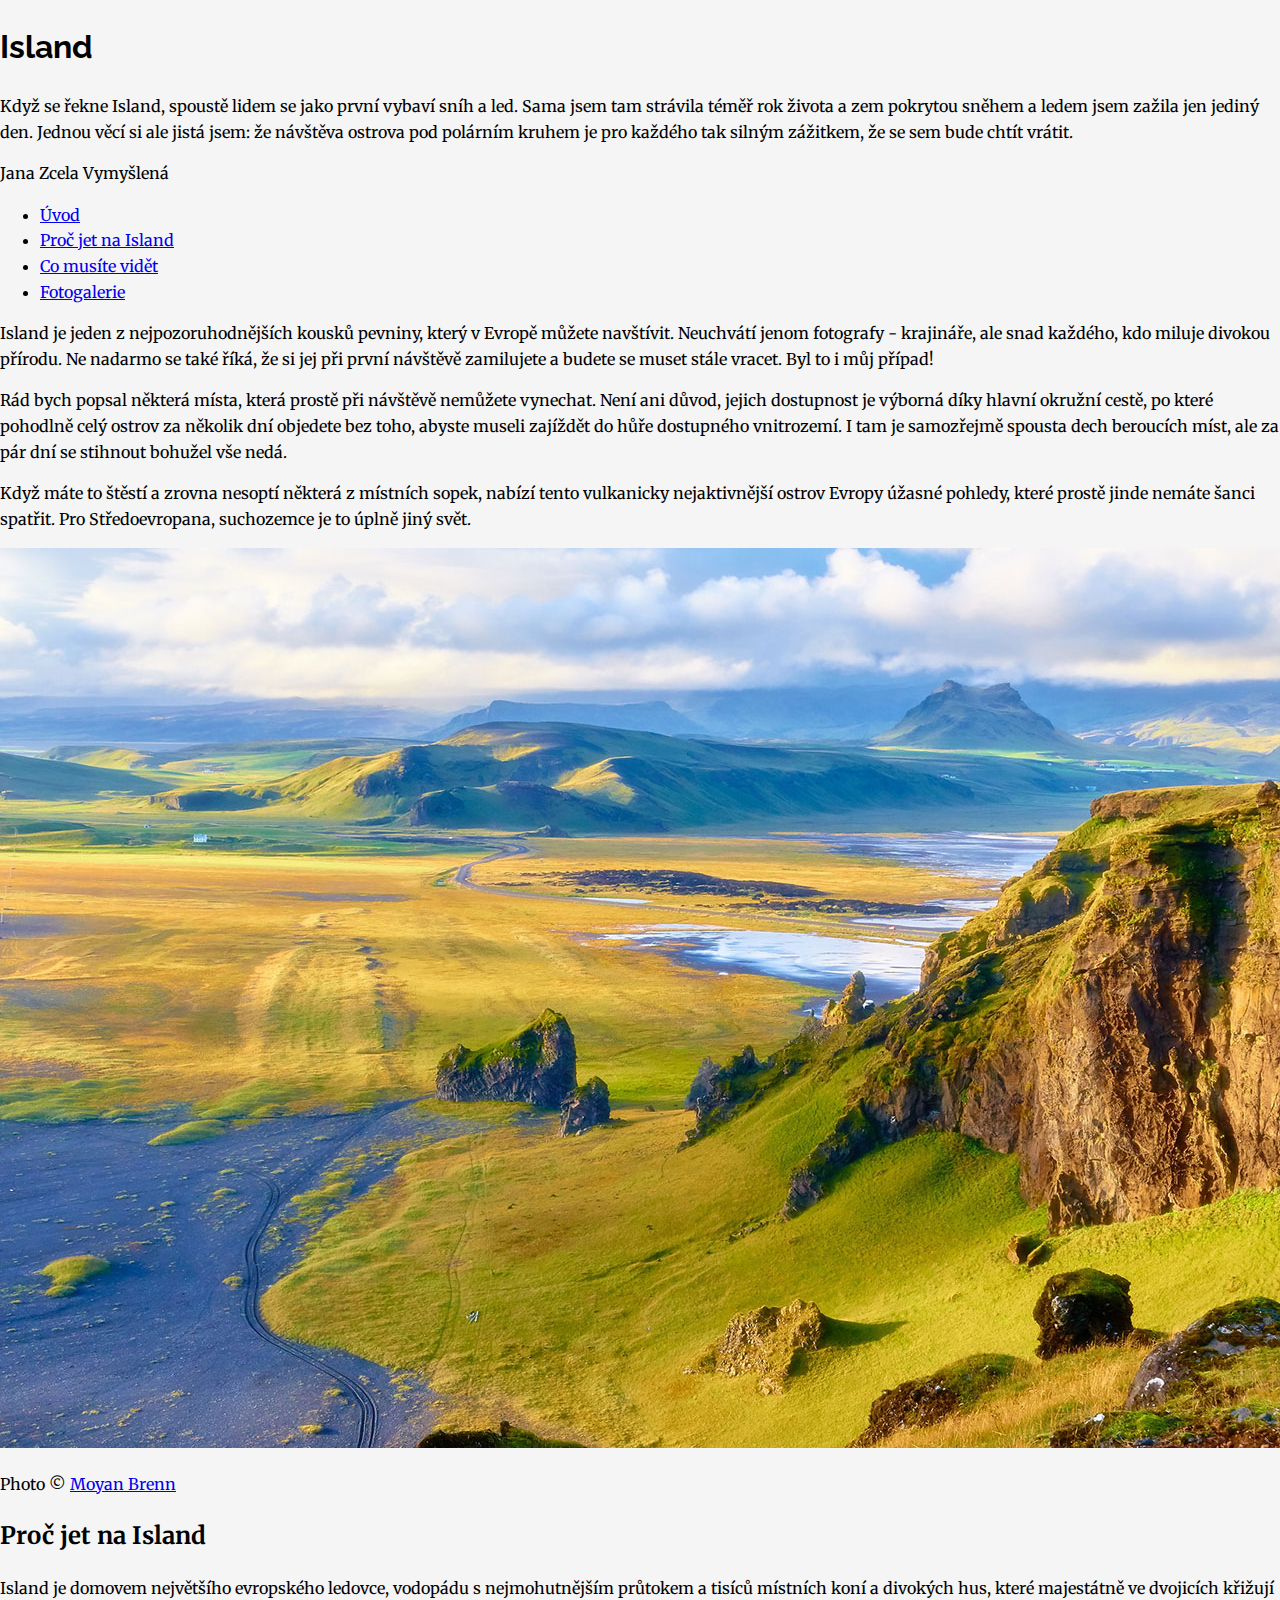
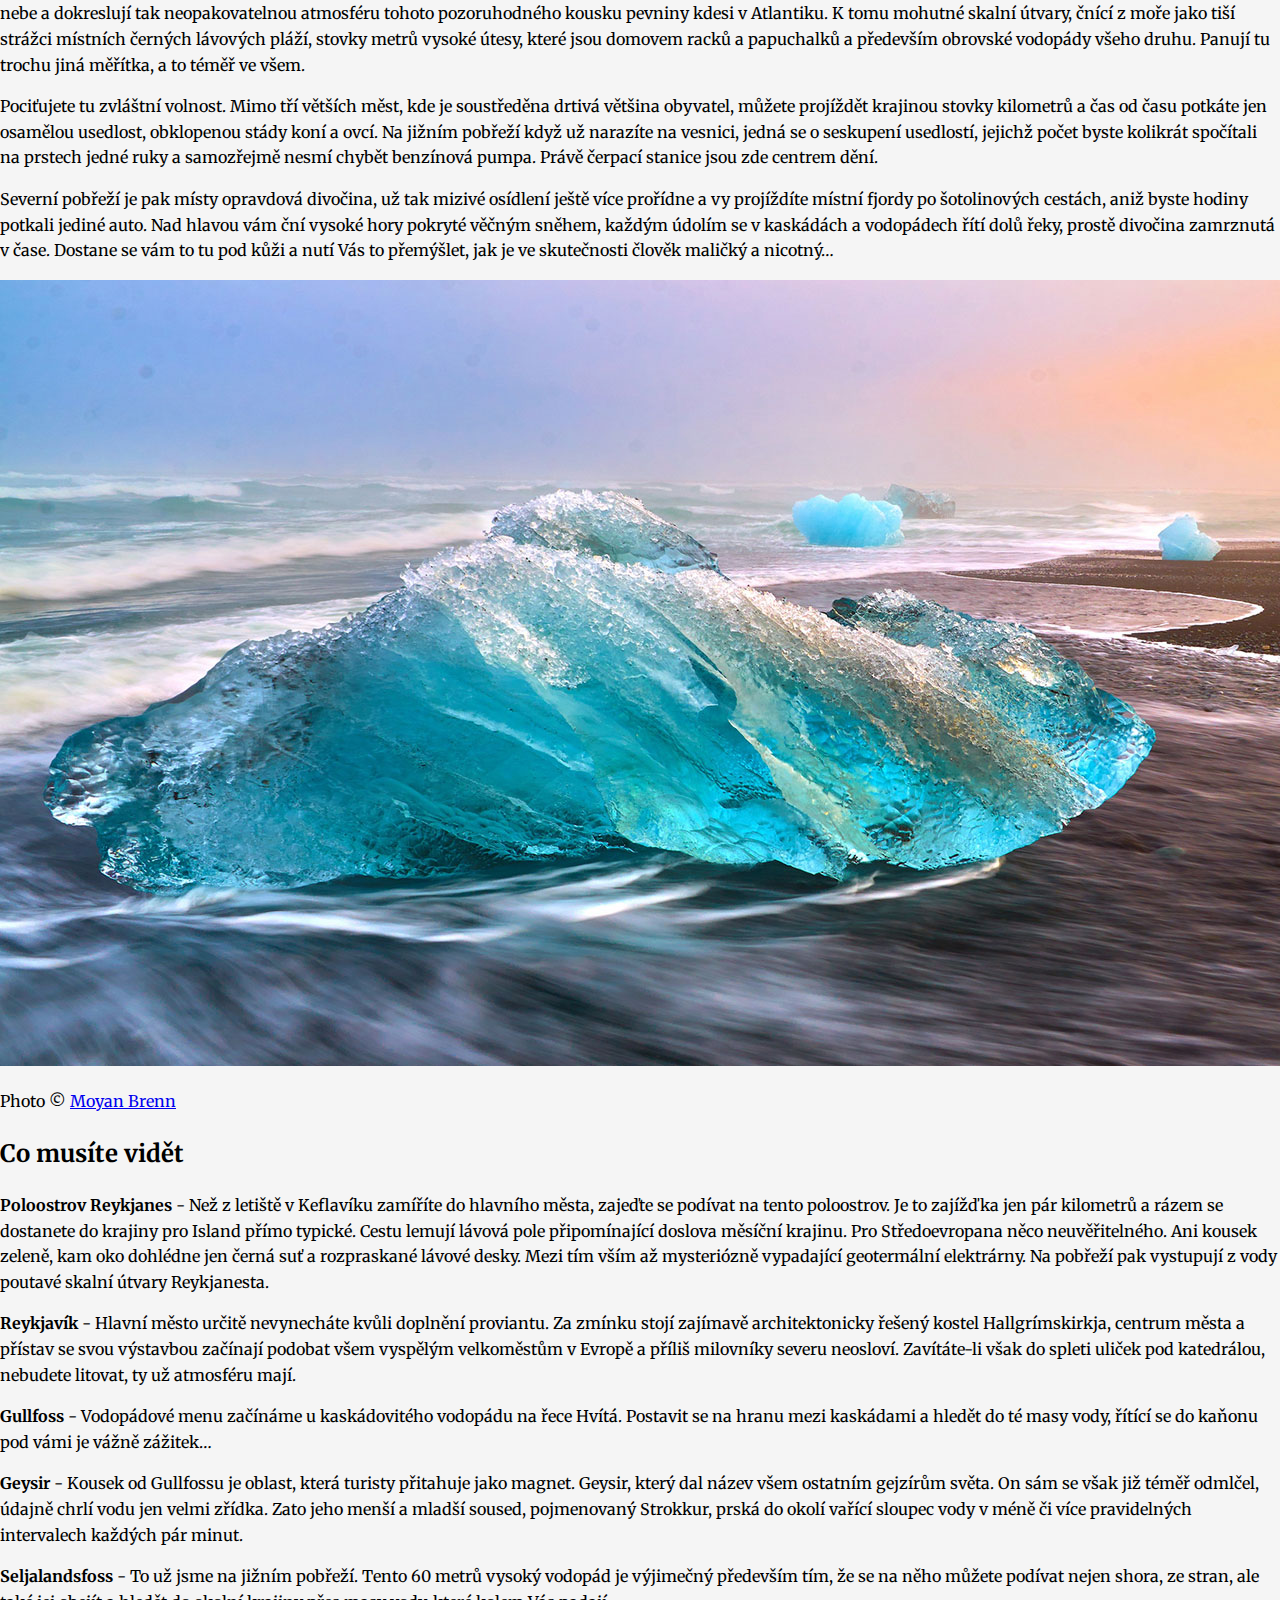
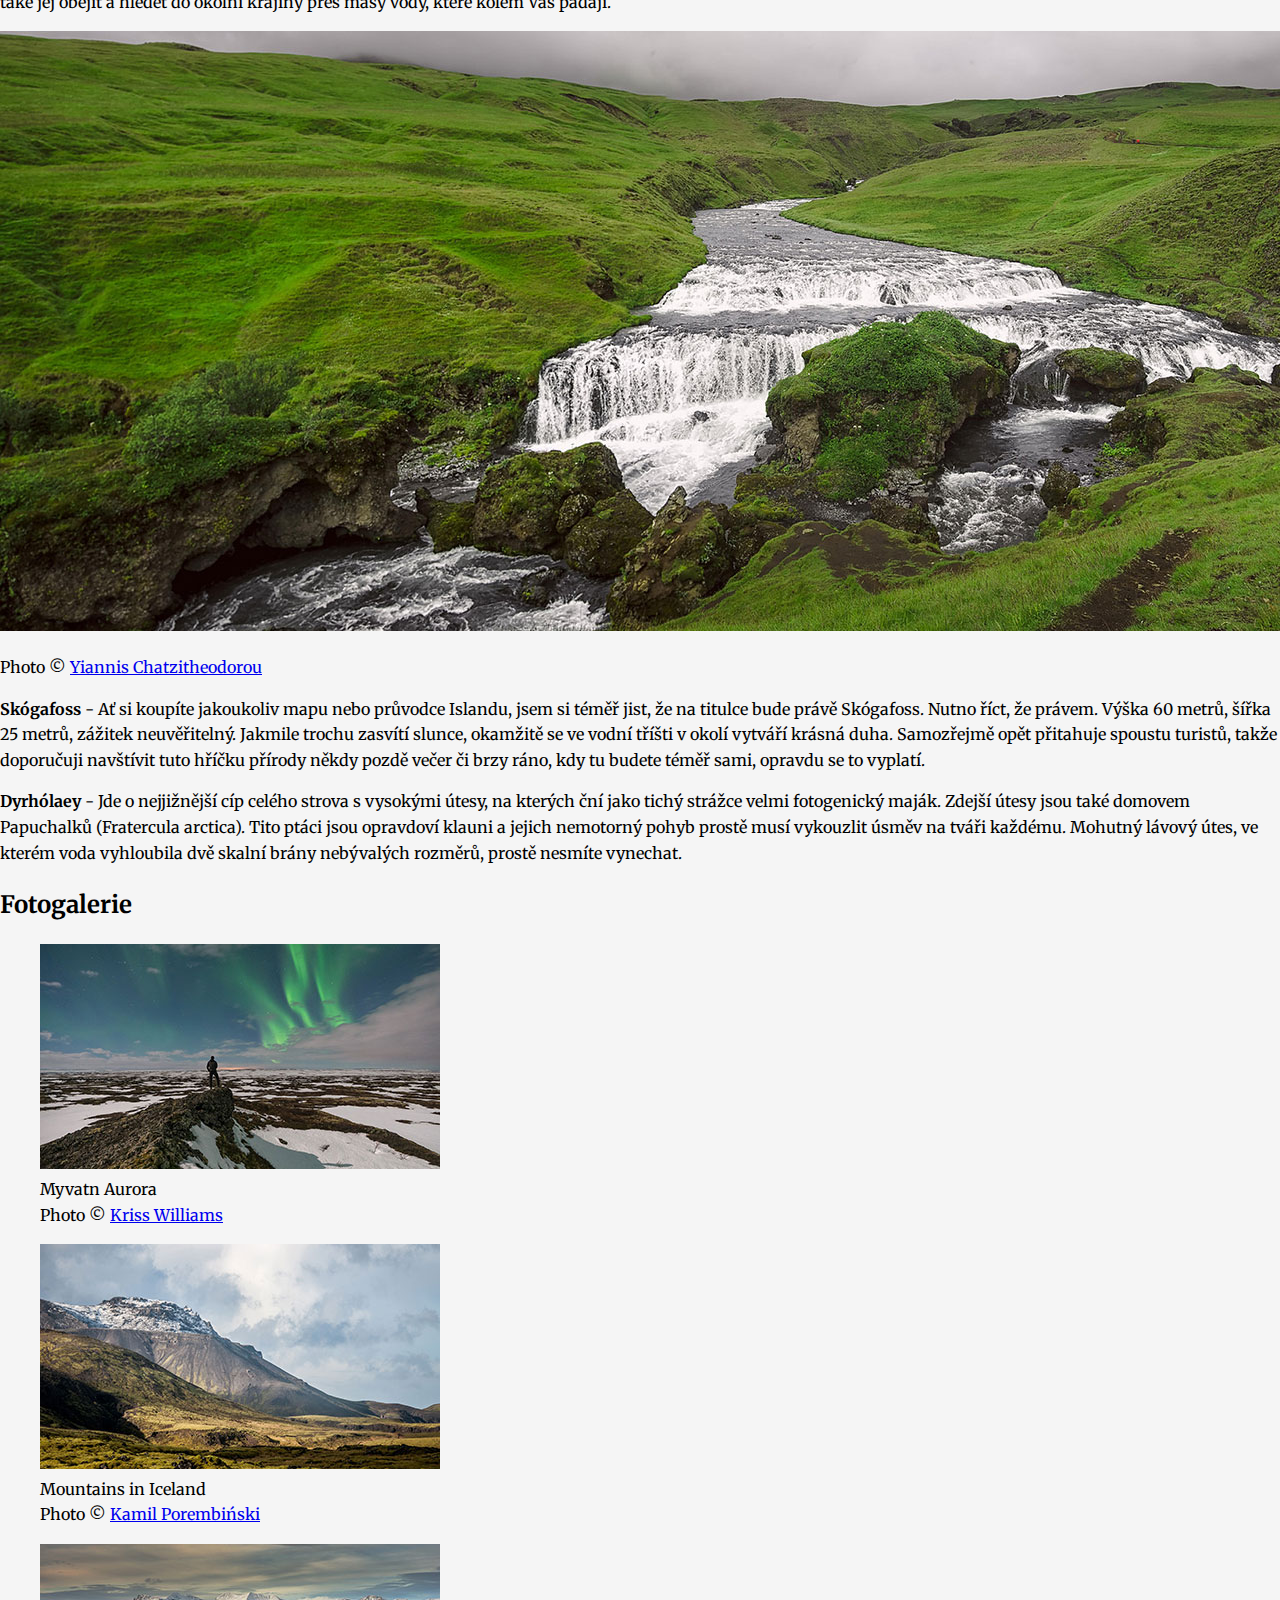
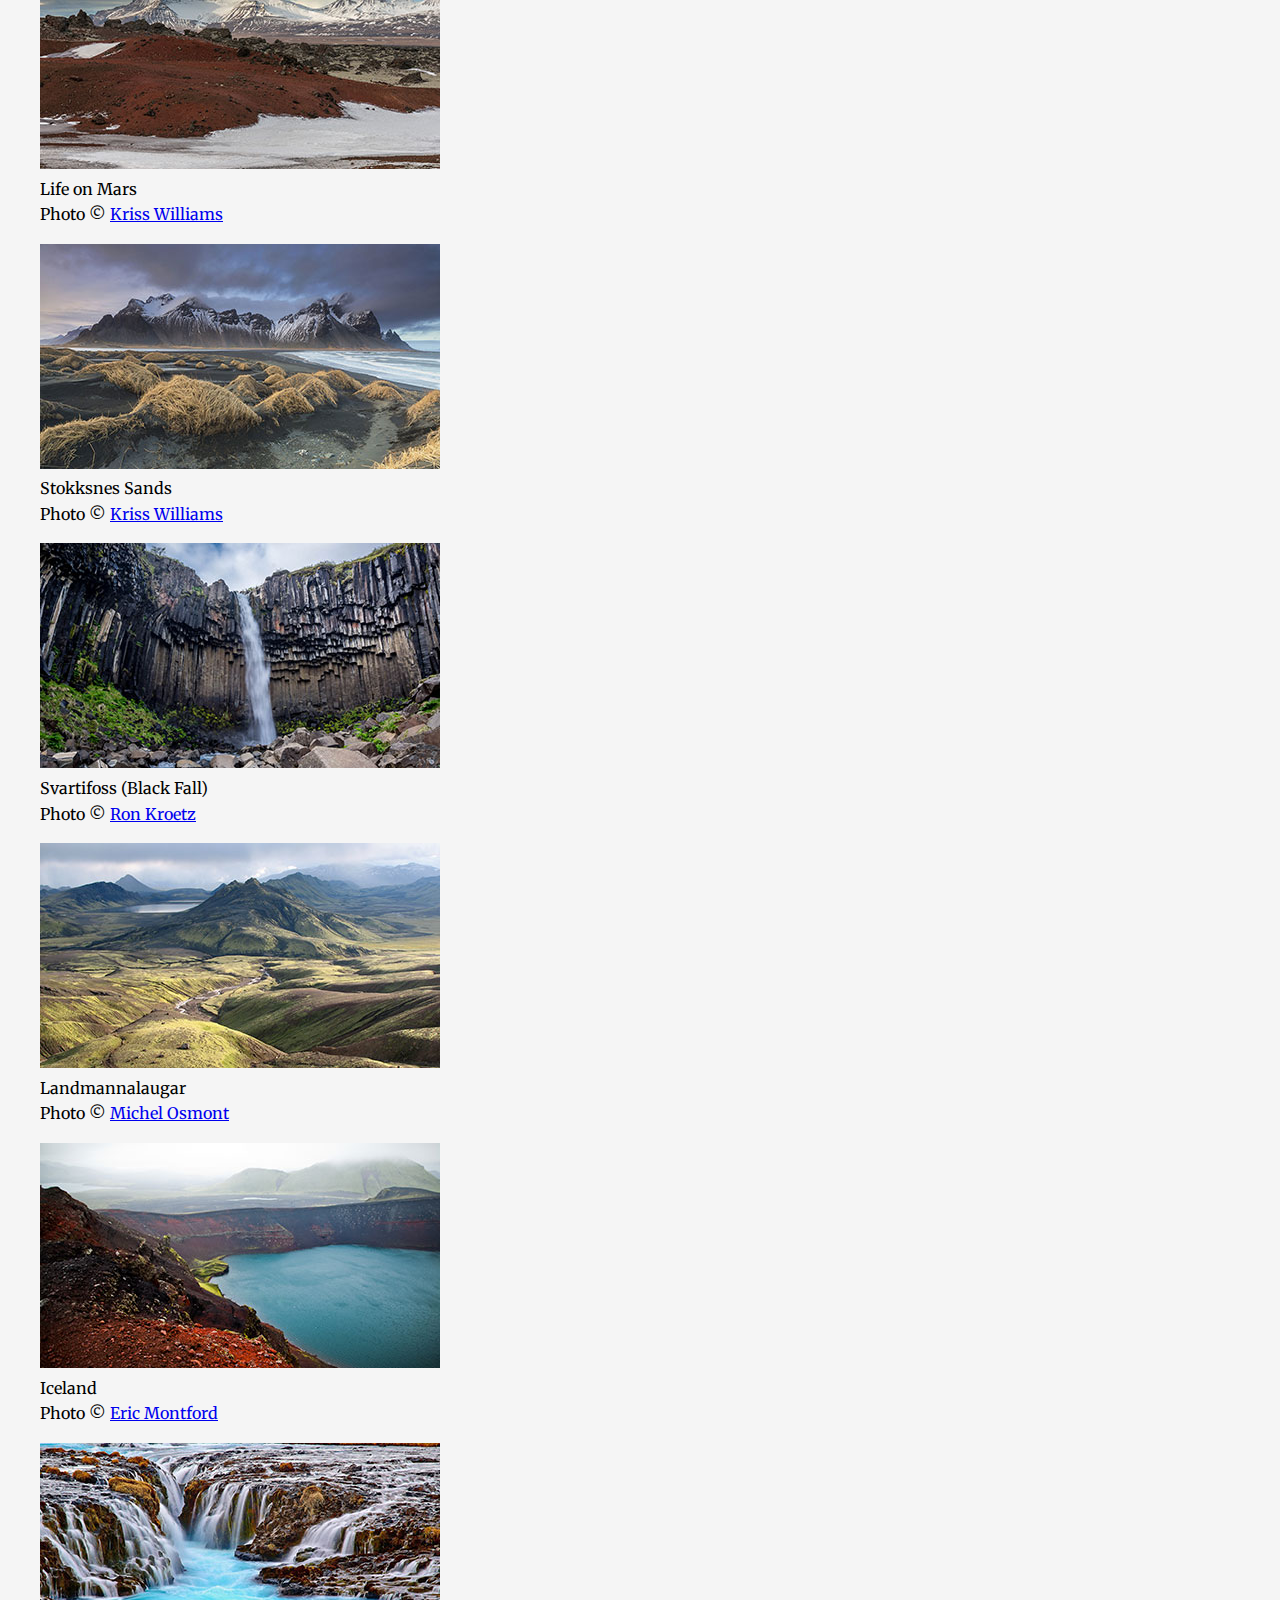
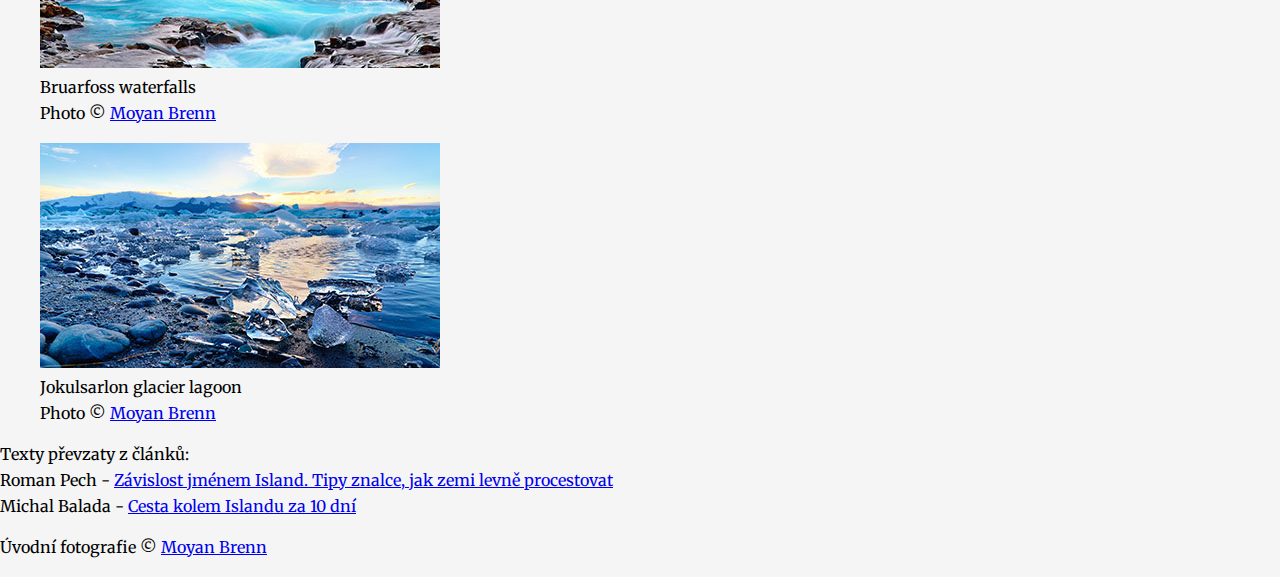
==== zadani/soft/index.html @ e70804f9 "Initial commit" ====
<!DOCTYPE html>
<html>
    <head>
        <meta charset="utf-8">
        <meta name="viewport" content="width=device-width, initial-scale=1">
        <title>Cestování po Islandu</title>
        <link href="https://fonts.googleapis.com/css?family=Merriweather:400,400i|Raleway:400,700" rel="stylesheet">
        <link rel="stylesheet" href="style.css">
    </head>
    <body>


        <!-- hlavička -->

        <h1 class="titulek">Island</h1>

        <p class="perex">Když se řekne Island, spoustě lidem se jako první vybaví sníh a led. Sama jsem tam strávila téměř rok života a zem pokrytou sněhem a ledem jsem zažila jen jediný den. Jednou věcí si ale jistá jsem: že návštěva ostrova pod polárním kruhem je pro každého tak silným zážitkem, že se sem bude chtít vrátit.</p>

        <p class="autor">Jana Zcela Vymyšlená</p>




        <!-- menu -->

        <ul class="menu">
            <li><a href="#">Úvod</a></li>
            <li><a href="#">Proč jet na Island</a></li>
            <li><a href="#">Co musíte vidět</a></li>
            <li><a href="#">Fotogalerie</a></li>
        </ul>



        <!-- sekce Úvod -->

        <p>Island je jeden z nejpozoruhodnějších kousků pevniny, který v Evropě můžete navštívit. Neuchvátí jenom fotografy - krajináře, ale snad každého, kdo miluje divokou přírodu. Ne nadarmo se také říká, že si jej při první návštěvě zamilujete a budete se muset stále vracet. Byl to i můj případ!</p>

        <p>Rád bych popsal některá místa, která prostě při návštěvě nemůžete vynechat. Není ani důvod, jejich dostupnost je výborná díky hlavní okružní cestě, po které pohodlně celý ostrov za několik dní objedete bez toho, abyste museli zajíždět do hůře dostupného vnitrozemí. I tam je samozřejmě spousta dech beroucích míst, ale za pár dní se stihnout bohužel vše nedá.</p>

        <p>Když máte to štěstí a zrovna nesoptí některá z místních sopek, nabízí tento vulkanicky nejaktivnější ostrov Evropy úžasné pohledy, které prostě jinde nemáte šanci spatřit. Pro Středoevropana, suchozemce je to úplně jiný svět.</p>


        <img src="../../images/island1.jpg" alt="Island">
        <p class="popisek">
            Photo &copy; <a href="https://flic.kr/p/yFnyAT">Moyan Brenn</a>
        </p>


        <!-- sekce Proč -->

        <h2>Proč jet na Island</h2>

        <p>Island je domovem největšího evropského ledovce, vodopádu s nejmohutnějším průtokem a tisíců místních koní a divokých hus, které majestátně ve dvojicích křižují nebe a dokreslují tak neopakovatelnou atmosféru tohoto pozoruhodného kousku pevniny kdesi v Atlantiku. K tomu mohutné skalní útvary, čnící z moře jako tiší strážci místních černých lávových pláží, stovky metrů vysoké útesy, které jsou domovem racků a papuchalků a především obrovské vodopády všeho druhu. Panují tu trochu jiná měřítka, a to téměř ve všem.</p>

        <p>Pociťujete tu zvláštní volnost. Mimo tří větších měst, kde je soustředěna drtivá většina obyvatel, můžete projíždět krajinou stovky kilometrů a čas od času potkáte jen osamělou usedlost, obklopenou stády koní a ovcí. Na jižním pobřeží když už narazíte na vesnici, jedná se o seskupení usedlostí, jejichž počet byste kolikrát spočítali na prstech jedné ruky a samozřejmě nesmí chybět benzínová pumpa. Právě čerpací stanice jsou zde centrem dění.</p>

        <p>Severní pobřeží je pak místy opravdová divočina, už tak mizivé osídlení ještě více prořídne a vy projíždíte místní fjordy po šotolinových cestách, aniž byste hodiny potkali jediné auto. Nad hlavou vám ční vysoké hory pokryté věčným sněhem, každým údolím se v kaskádách a vodopádech řítí dolů řeky, prostě divočina zamrznutá v čase. Dostane se vám to tu pod kůži a nutí Vás to přemýšlet, jak je ve skutečnosti člověk maličký a nicotný&hellip;</p>


        <img src="../../images/island2.jpg" alt="Island">
        <p class="popisek">
            Photo &copy; <a href="https://flic.kr/p/yiAg2h">Moyan Brenn</a>
        </p>


        <!-- sekce Co musíte vidět -->

        <h2>Co musíte vidět</h2>

        <p><strong>Poloostrov Reykjanes</strong> - Než z letiště v Keflavíku zamíříte do hlavního města, zajeďte se podívat na tento poloostrov. Je to zajížďka jen pár kilometrů a rázem se dostanete do krajiny pro Island přímo typické. Cestu lemují lávová pole připomínající doslova měsíční krajinu. Pro Středoevropana něco neuvěřitelného. Ani kousek zeleně, kam oko dohlédne jen černá suť a rozpraskané lávové desky. Mezi tím vším až mysteriózně vypadající geotermální elektrárny. Na pobřeží pak vystupují z vody poutavé skalní útvary Reykjanesta.</p>

        <p><strong>Reykjavík</strong> - Hlavní město určitě nevynecháte kvůli doplnění proviantu. Za zmínku stojí zajímavě architektonicky řešený kostel Hallgrímskirkja, centrum města a přístav se svou výstavbou začínají podobat všem vyspělým velkoměstům v Evropě a příliš milovníky severu neosloví. Zavítáte-li však do spleti uliček pod katedrálou, nebudete litovat, ty už atmosféru mají.</p>

        <p><strong>Gullfoss</strong> - Vodopádové menu začínáme u kaskádovitého vodopádu na řece Hvítá. Postavit se na hranu mezi kaskádami a hledět do té masy vody, řítící se do kaňonu pod vámi je vážně zážitek&hellip;</p>

        <p><strong>Geysir</strong> - Kousek od Gullfossu je oblast, která turisty přitahuje jako magnet. Geysir, který dal název všem ostatním gejzírům světa. On sám se však již téměř odmlčel, údajně chrlí vodu jen velmi zřídka. Zato jeho menší a mladší soused, pojmenovaný Strokkur, prská do okolí vařící sloupec vody v méně či více pravidelných intervalech každých pár minut.</p>

        <p><strong>Seljalandsfoss</strong> - To už jsme na jižním pobřeží. Tento 60 metrů vysoký vodopád je výjimečný především tím, že se na něho můžete podívat nejen shora, ze stran, ale také jej obejít a hledět do okolní krajiny přes masy vody, které kolem Vás padají.</p>

        <img src="../../images/island3.jpg" alt="Island">
        <p class="popisek">
            Photo &copy; <a href="https://flic.kr/p/LfcKHP">Yiannis Chatzitheodorou</a>
        </p>


        <!-- změna strany, aby to celé bylo hezčí :) -->

        <p><strong>Skógafoss</strong> - Ať si koupíte jakoukoliv mapu nebo průvodce Islandu, jsem si téměř jist, že na titulce bude právě Skógafoss. Nutno říct, že právem. Výška 60 metrů, šířka 25 metrů, zážitek neuvěřitelný. Jakmile trochu zasvítí slunce, okamžitě se ve vodní tříšti v okolí vytváří krásná duha. Samozřejmě opět přitahuje spoustu turistů, takže doporučuji navštívit tuto hříčku přírody někdy pozdě večer či brzy ráno, kdy tu budete téměř sami, opravdu se to vyplatí.</p>

        <p><strong>Dyrhólaey</strong> - Jde o nejjižnější cíp celého strova s vysokými útesy, na kterých ční jako tichý strážce velmi fotogenický maják. Zdejší útesy jsou také domovem Papuchalků (Fratercula arctica). Tito ptáci jsou opravdoví klauni a jejich nemotorný pohyb prostě musí vykouzlit úsměv na tváři každému. Mohutný lávový útes, ve kterém voda vyhloubila dvě skalní brány nebývalých rozměrů, prostě nesmíte vynechat.</p>



        <!-- sekce Fotogalerie -->

        <h2>Fotogalerie</h2>

        <section class="galerie">

            <figure class="foto">
                <img src="../../images/nahled1.jpg" alt="Myvatn Aurora">
                <figcaption class="popisek">
                    Myvatn Aurora<br>
                    <span class="popisek-copy">Photo &copy; <a href="https://flic.kr/p/GN5utm">Kriss Williams</a></span>
                </figcaption>
            </figure>

            <figure class="foto">
                <img src="../../images/nahled2.jpg" alt="Mountains in Iceland">
                <figcaption class="popisek">
                    Mountains in Iceland<br>
                    <span class="popisek-copy">Photo &copy; <a href="https://flic.kr/p/qCC5fd">Kamil Porembiński</a></span>
                </figcaption>
            </figure>

            <figure class="foto">
                <img src="../../images/nahled3.jpg" alt="Life on Mars">
                <figcaption class="popisek">
                    Life on Mars<br>
                    <span class="popisek-copy">Photo &copy; <a href="https://flic.kr/p/DrxutX">Kriss Williams</a></span>
                </figcaption>
            </figure>

            <figure class="foto">
                <img src="../../images/nahled4.jpg" alt="Stokksnes Sands">
                <figcaption class="popisek">
                    Stokksnes Sands<br>
                    <span class="popisek-copy">Photo &copy; <a href="https://flic.kr/p/vzopTG">Kriss Williams</a></span>
                </figcaption>
            </figure>

            <figure class="foto">
                <img src="../../images/nahled5.jpg" alt="Svartifoss (Black Fall)">
                <figcaption class="popisek">
                    Svartifoss (Black Fall)<br>
                    <span class="popisek-copy">Photo &copy; <a href="https://flic.kr/p/v5Butv">Ron Kroetz</a></span>
                </figcaption>
            </figure>

            <figure class="foto">
                <img src="../../images/nahled6.jpg" alt="Landmannalaugar">
                <figcaption class="popisek">
                    Landmannalaugar<br>
                    <span class="popisek-copy">Photo &copy; <a href="https://flic.kr/p/2SWHDd">Michel Osmont</a></span>
                </figcaption>
            </figure>

            <figure class="foto">
                <img src="../../images/nahled7.jpg" alt="Iceland">
                <figcaption class="popisek">
                    Iceland<br>
                    <span class="popisek-copy">Photo &copy; <a href="https://flic.kr/p/aaqZLk">Eric Montford</a></span>
                </figcaption>
            </figure>

            <figure class="foto">
                <img src="../../images/nahled8.jpg" alt="Bruarfoss waterfalls">
                <figcaption class="popisek">
                    Bruarfoss waterfalls<br>
                    <span class="popisek-copy">Photo &copy; <a href="https://flic.kr/p/nuUQM7">Moyan Brenn</a></span>
                </figcaption>
            </figure>

            <figure class="foto">
                <img src="../../images/nahled9.jpg" alt="Jokulsarlon glacier lagoon">
                <figcaption class="popisek">
                    Jokulsarlon glacier lagoon<br>
                    <span class="popisek-copy">Photo &copy; <a href="https://flic.kr/p/getEgS">Moyan Brenn</a></span>
                </figcaption>
            </figure>

        </section><!-- konec .galerie -->



        <!-- patička -->

        <p>
            Texty převzaty z článků:<br>
            Roman Pech - <a href="http://cestovani.idnes.cz/island-a-roman-pech-0nh-/kolem-sveta.aspx?c=A140519_125122_kolem-sveta_tom">Závislost jménem Island. Tipy znalce, jak zemi levně procestovat</a><br>
            Michal Balada - <a href="http://www.pohora.cz/tipy-na-vylety/16352-cesta-kolem-islandu-za-10-dni/">Cesta kolem Islandu za 10 dní</a>
        </p>
        <p>
            Úvodní fotografie &copy; <a href="https://flic.kr/p/gett4S">Moyan Brenn</a>
        </p>


    </body>
</html>
---- zadani/soft/style.css ----
/* nejsme vcerejsi, pouzivame moderni box model */
*, ::after, ::before { box-sizing: border-box; }

/*
 BARVY
 pozadi           #f5f5f5
 dekorace nadpisů #629edb
*/


body {
    margin: 0;
    padding: 0;
    background-color: #f5f5f5;
    font-family: 'Merriweather', serif;
    font-size: 16px;
    line-height: 1.6;
}


/* HLAVICKA */

.titulek {
    font-family: 'Raleway', serif;
}


/* MENU */




/* OBSAH */




/* FOTOGALERIE */




/* PATICKA */
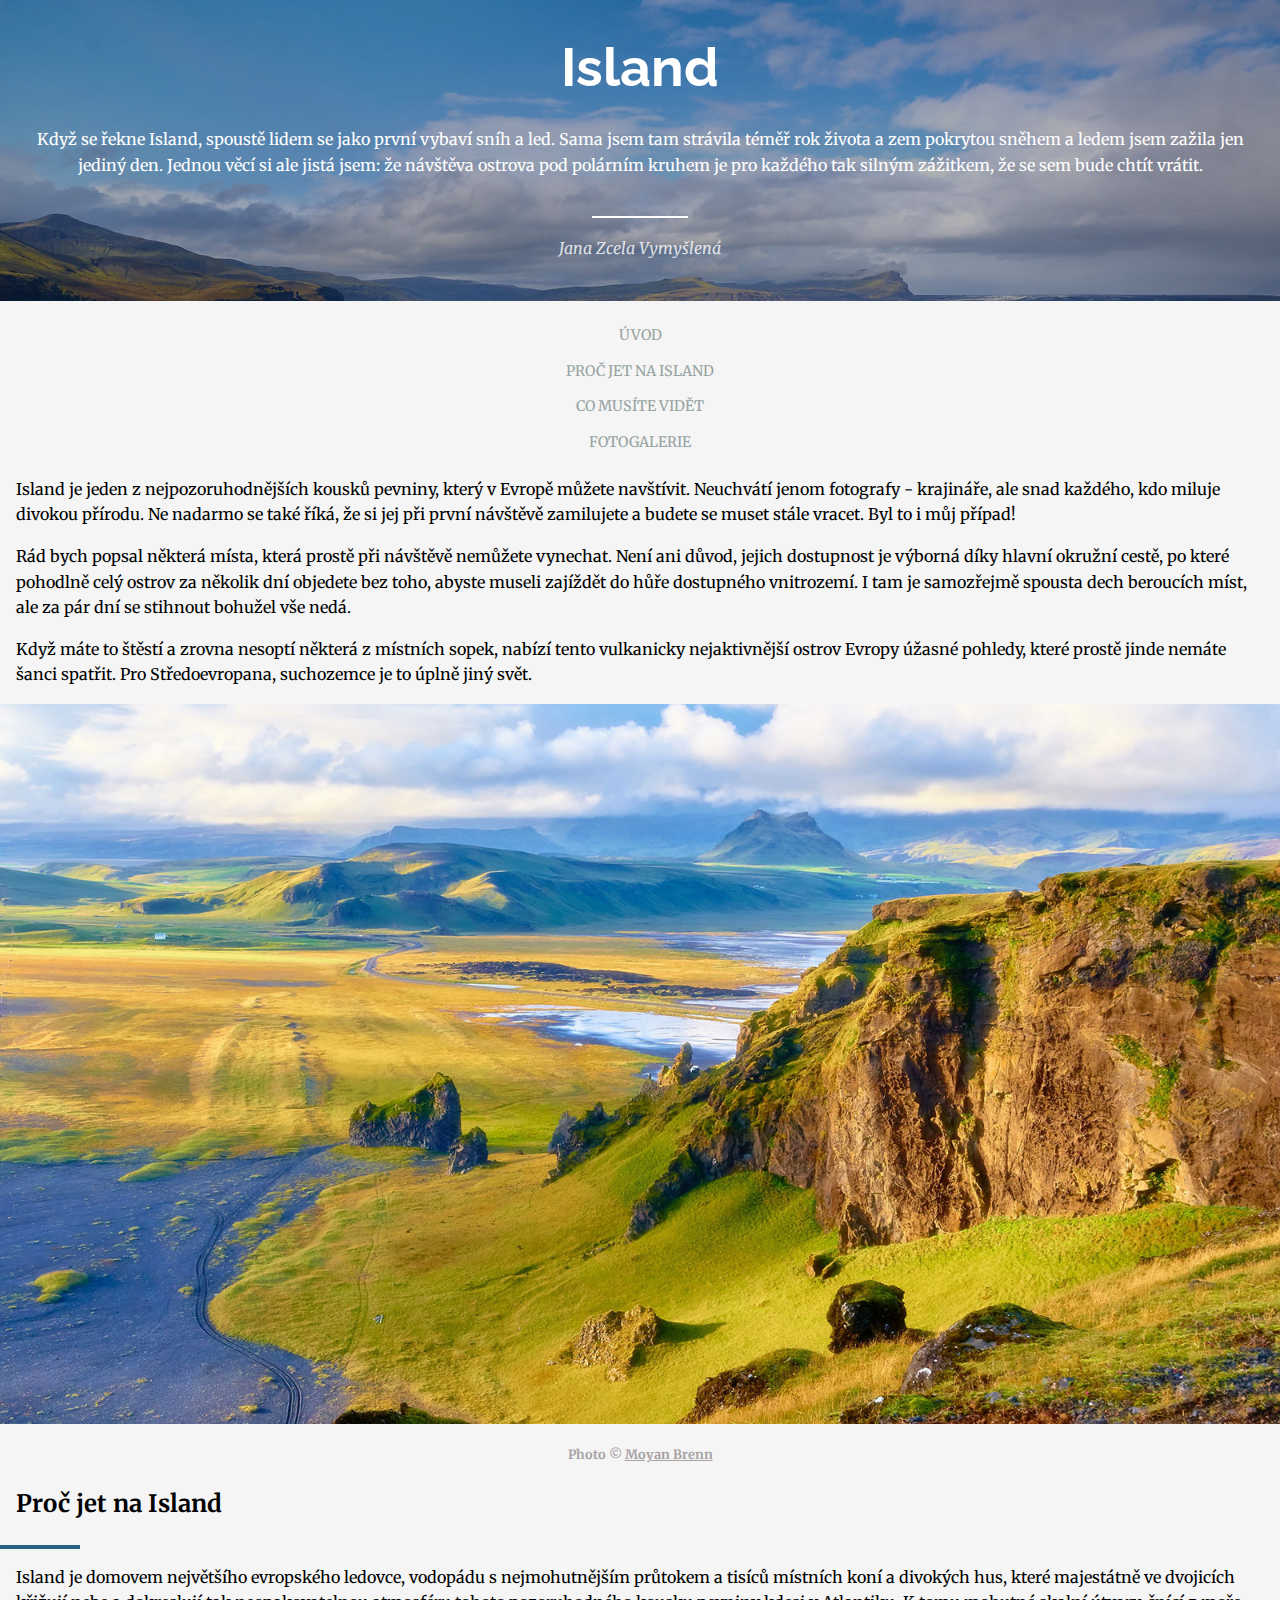
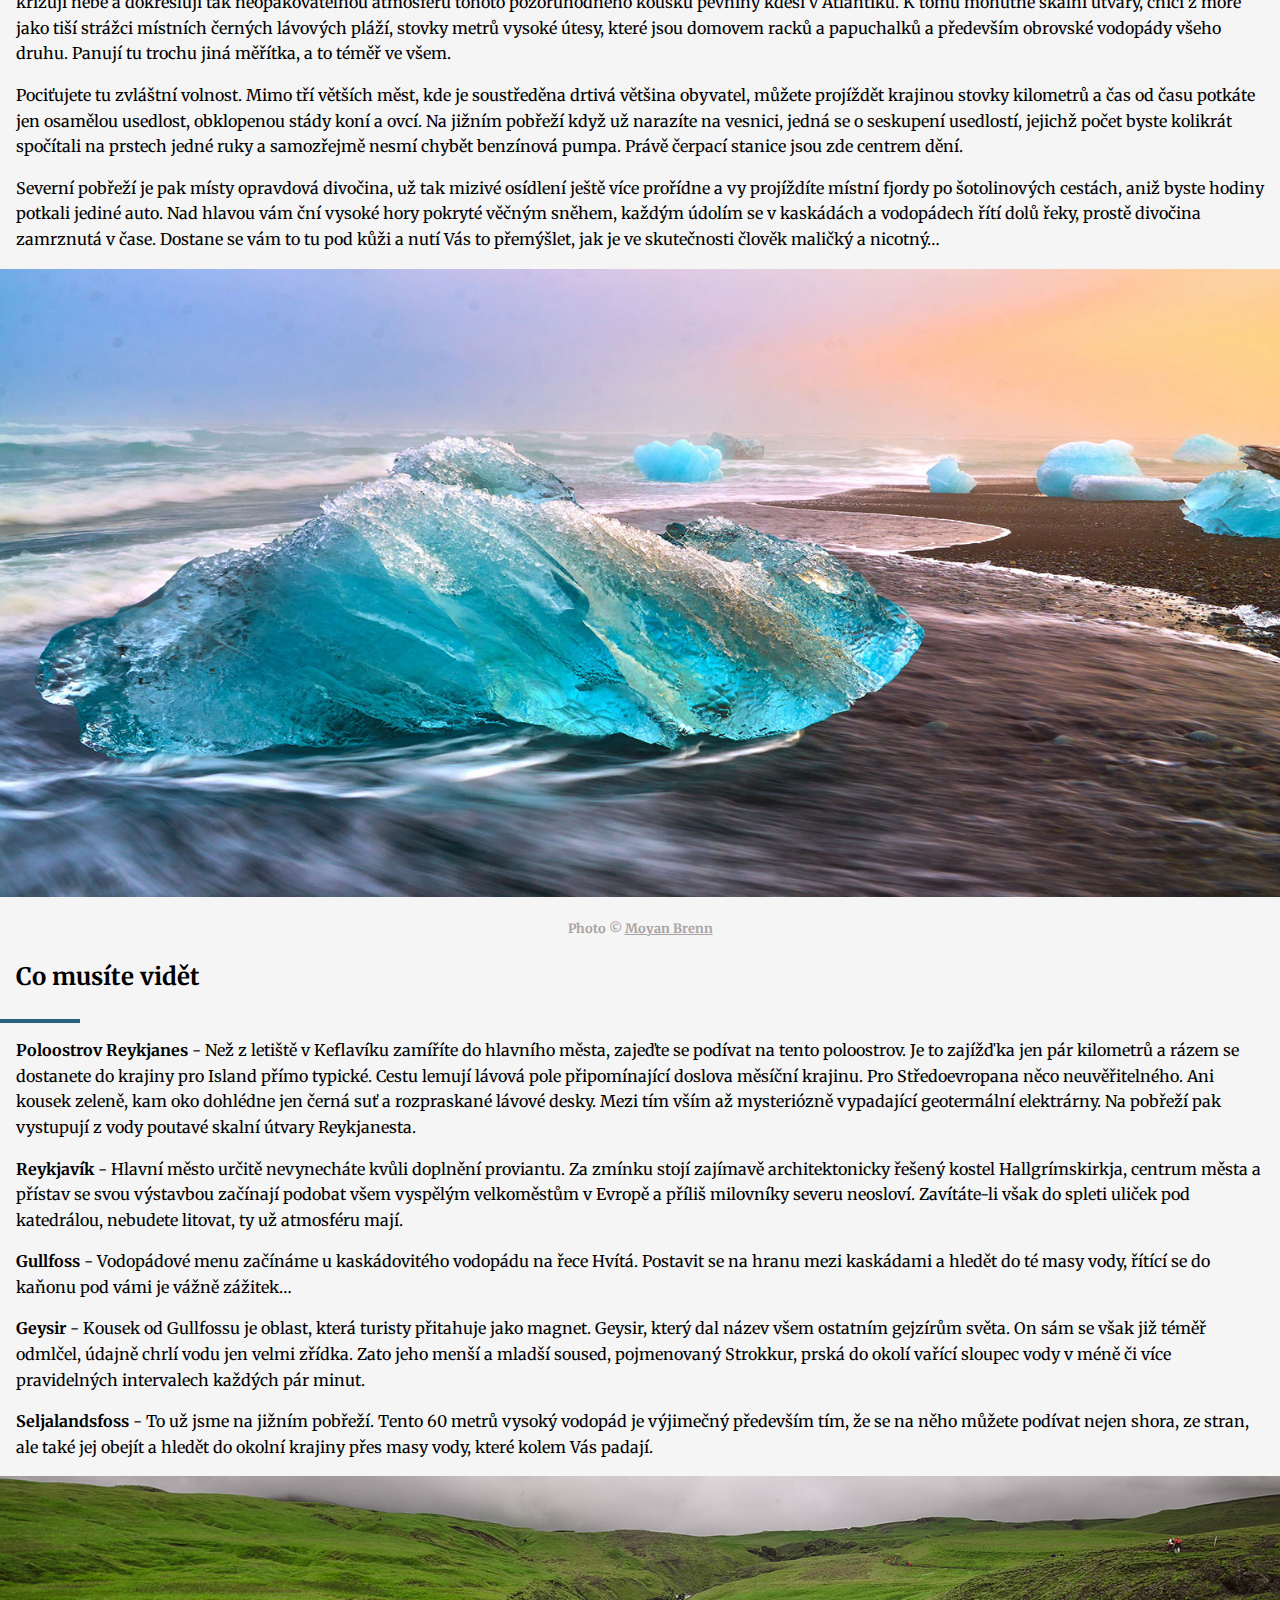
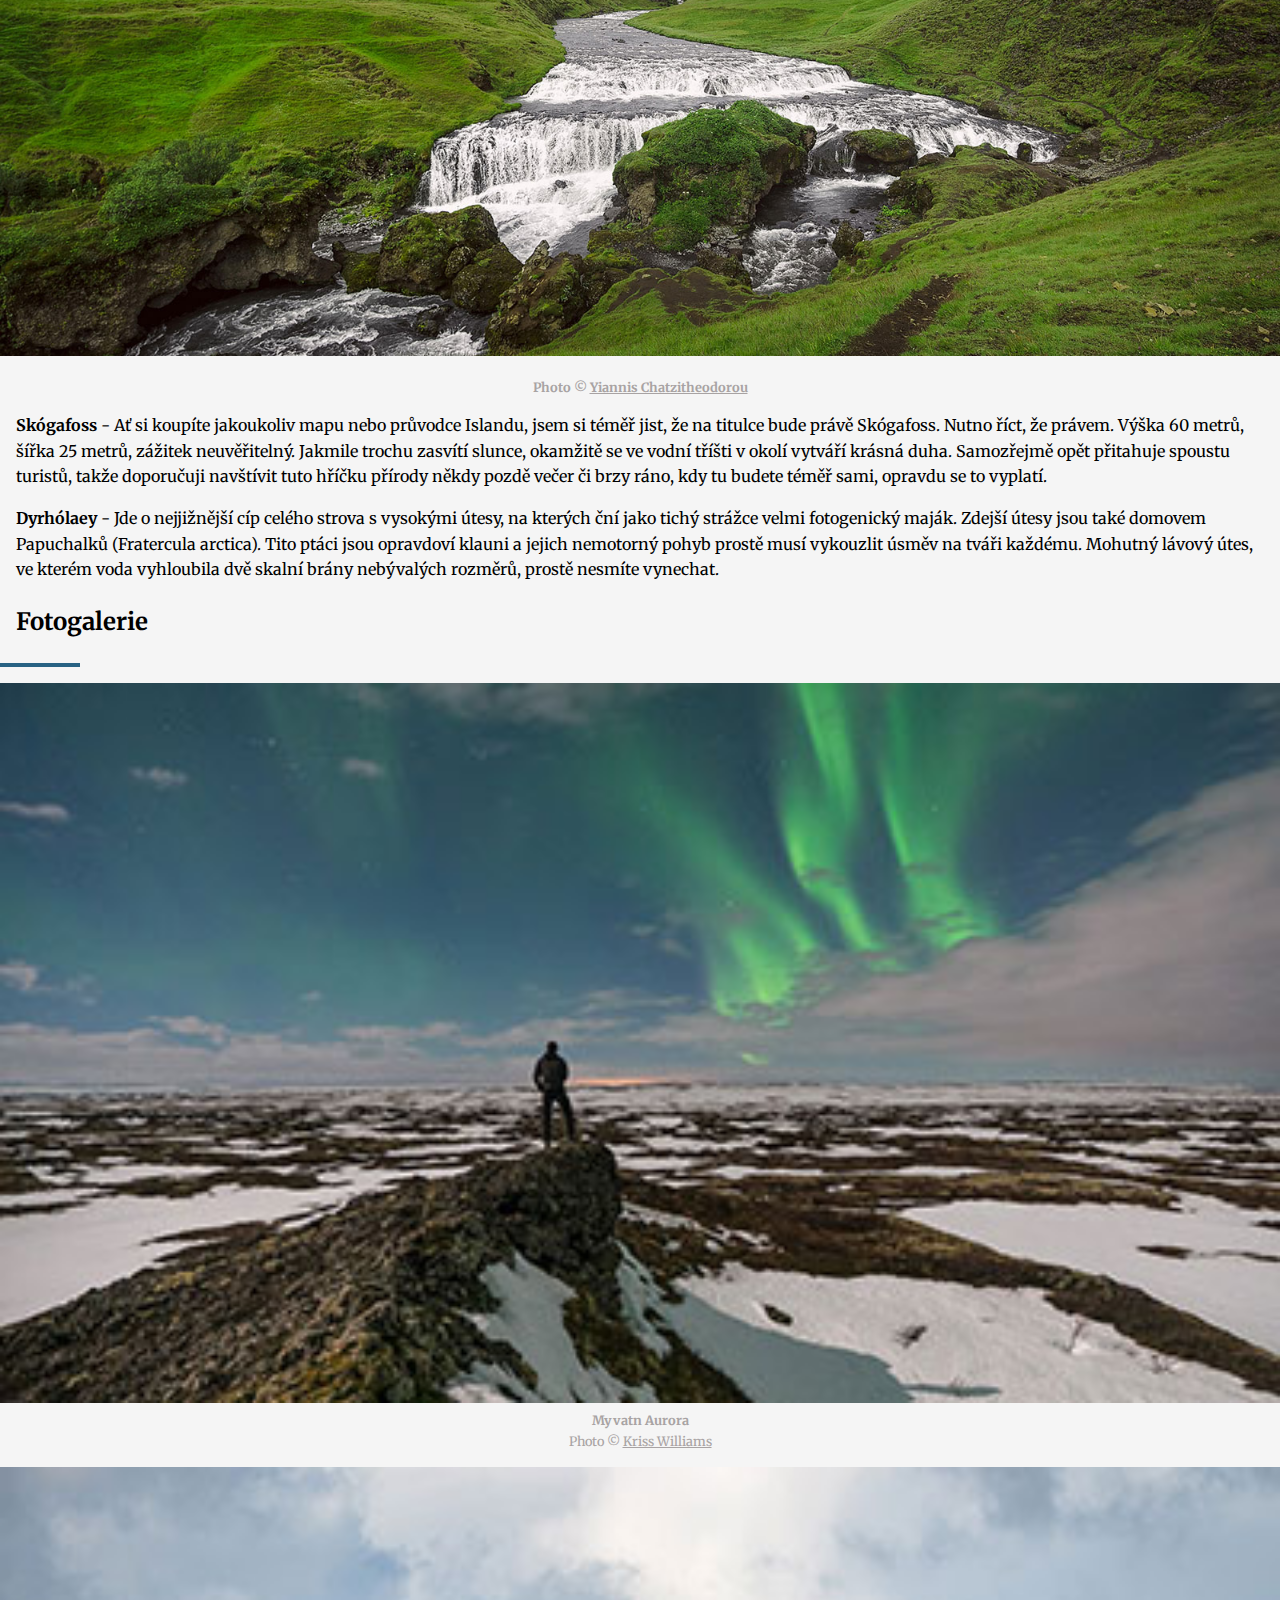
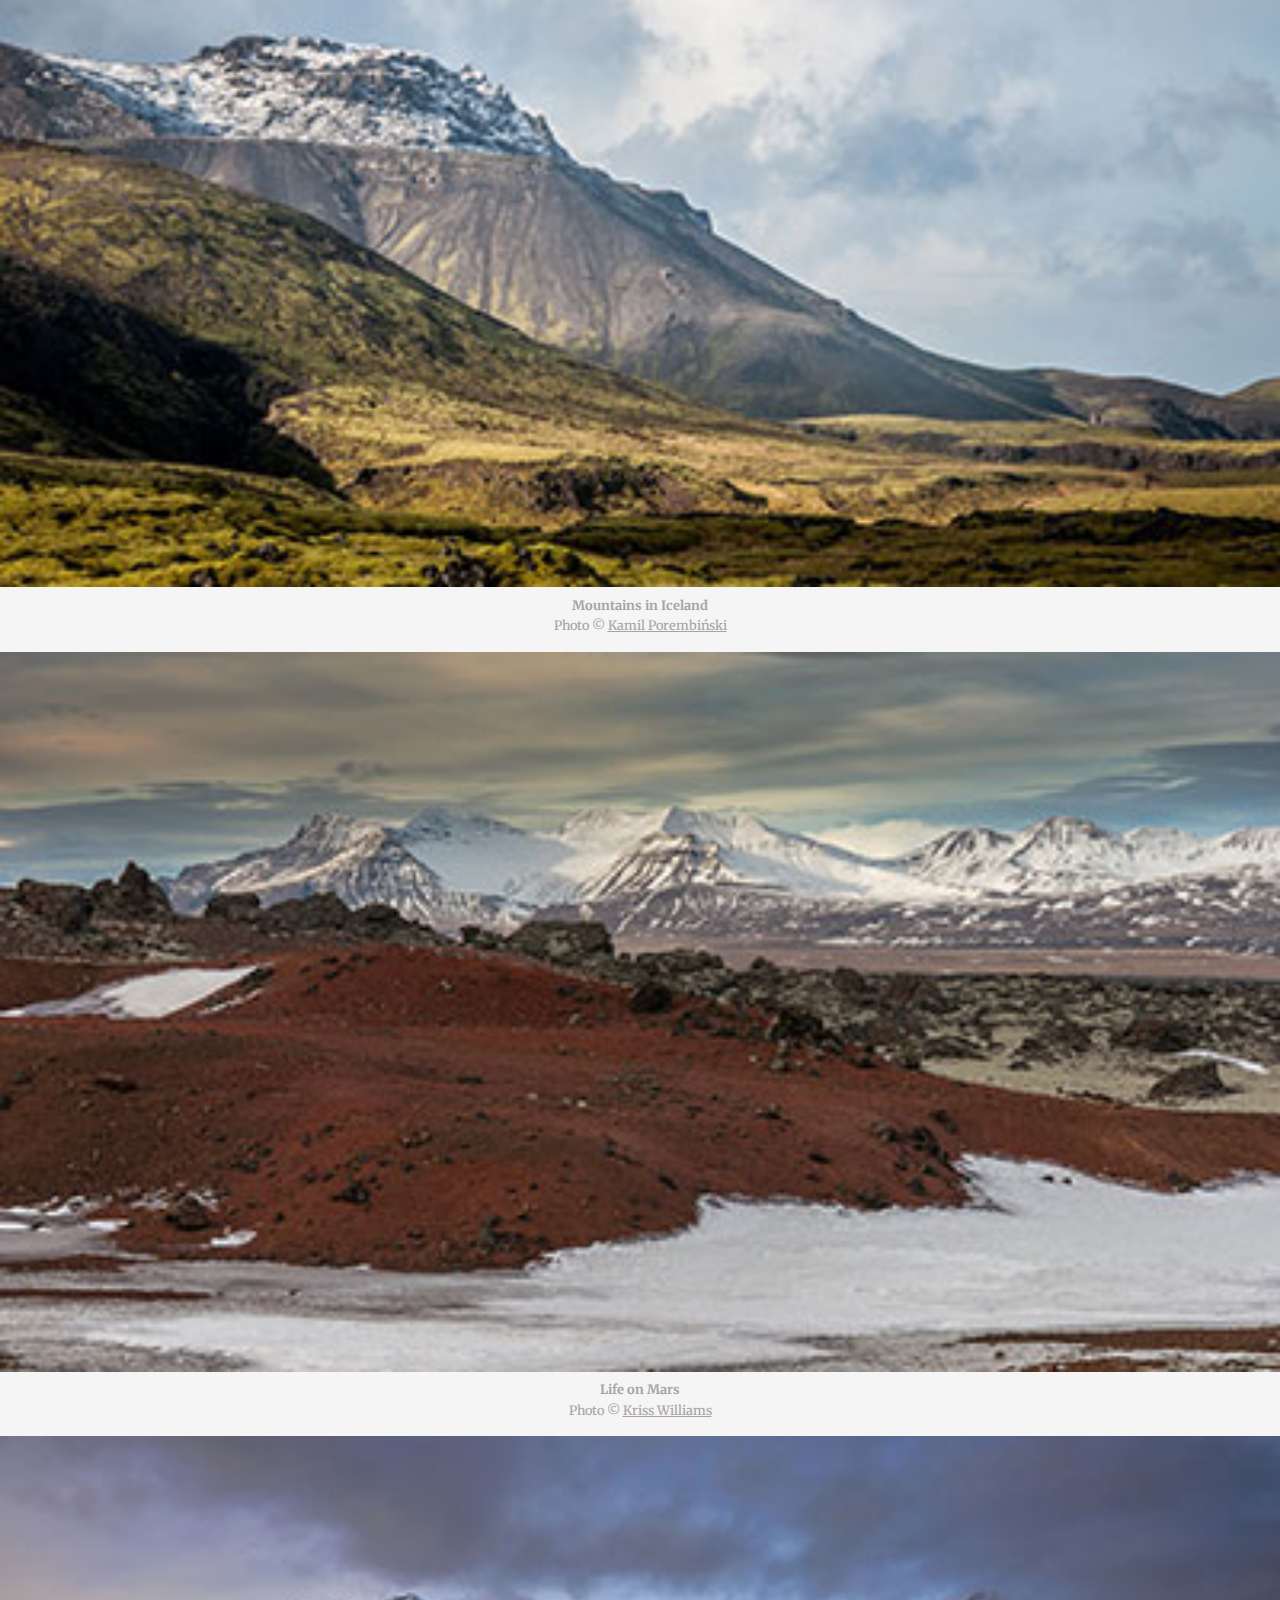
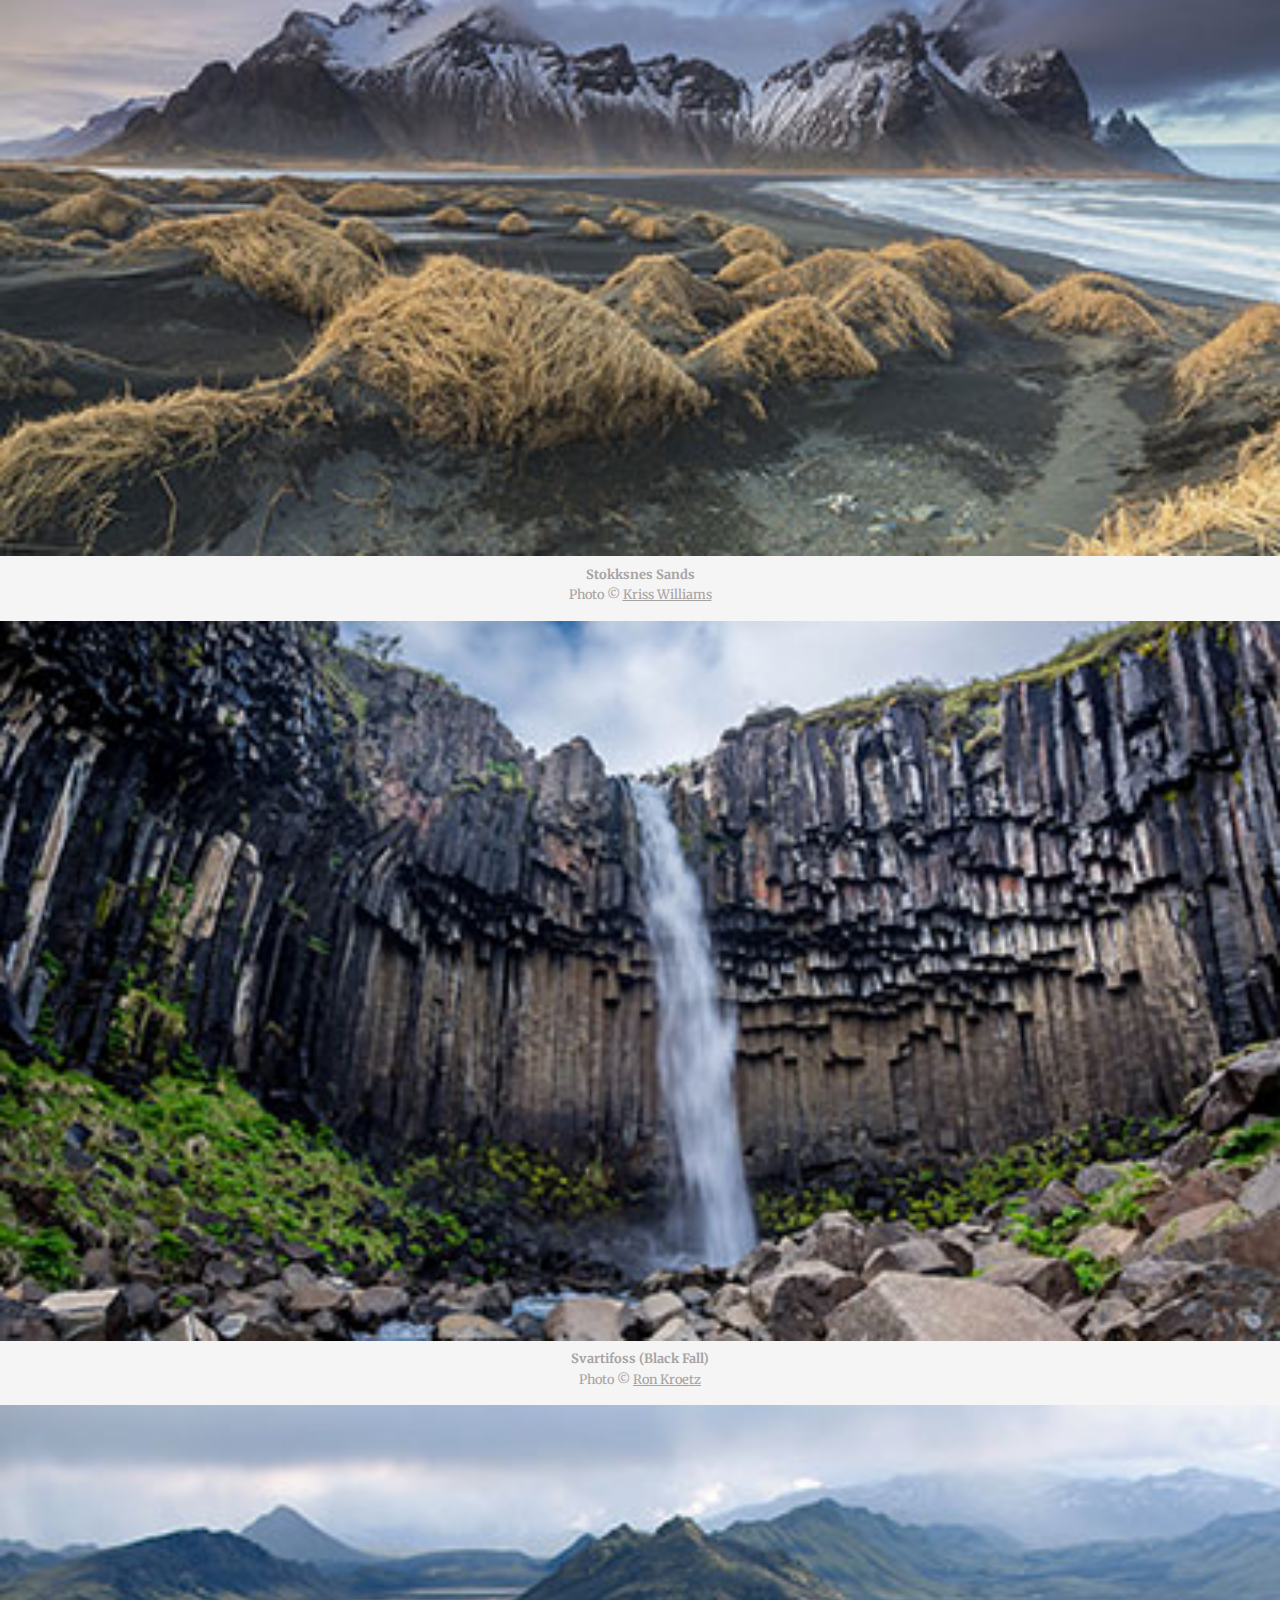
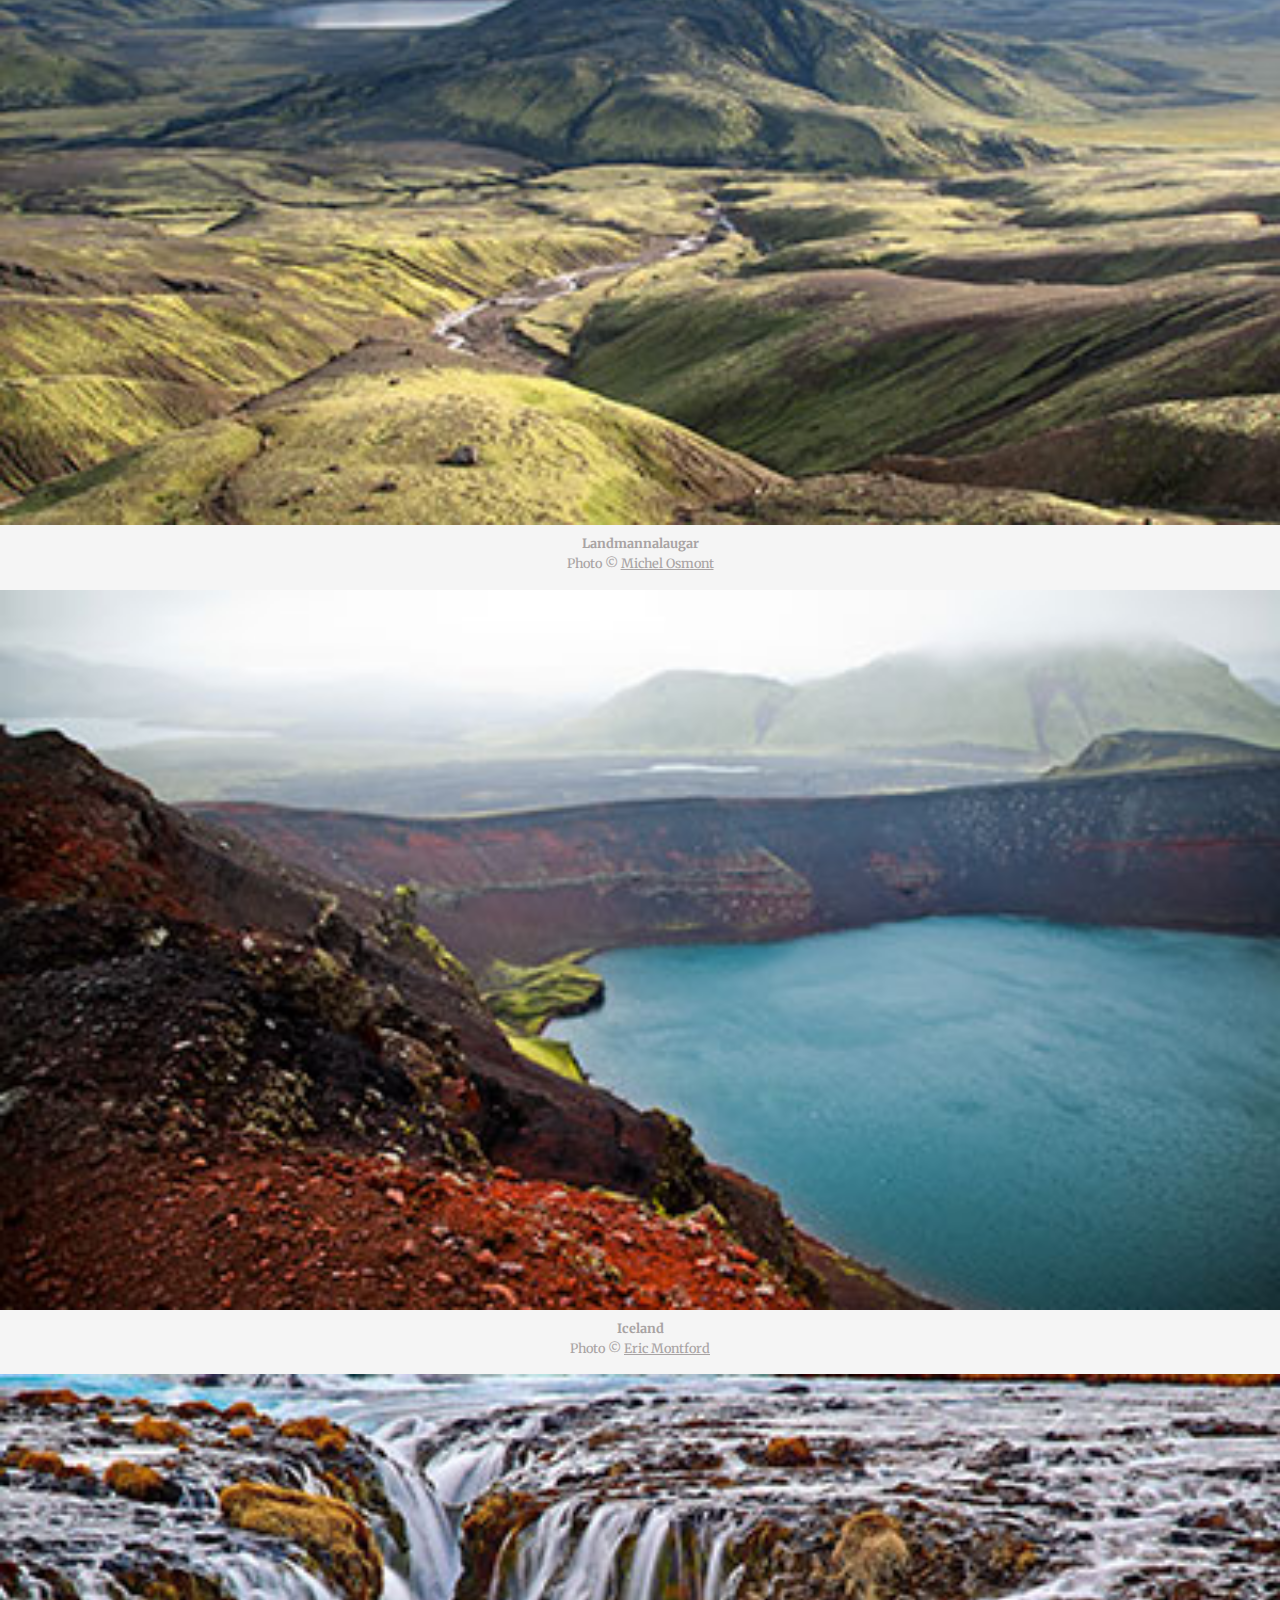
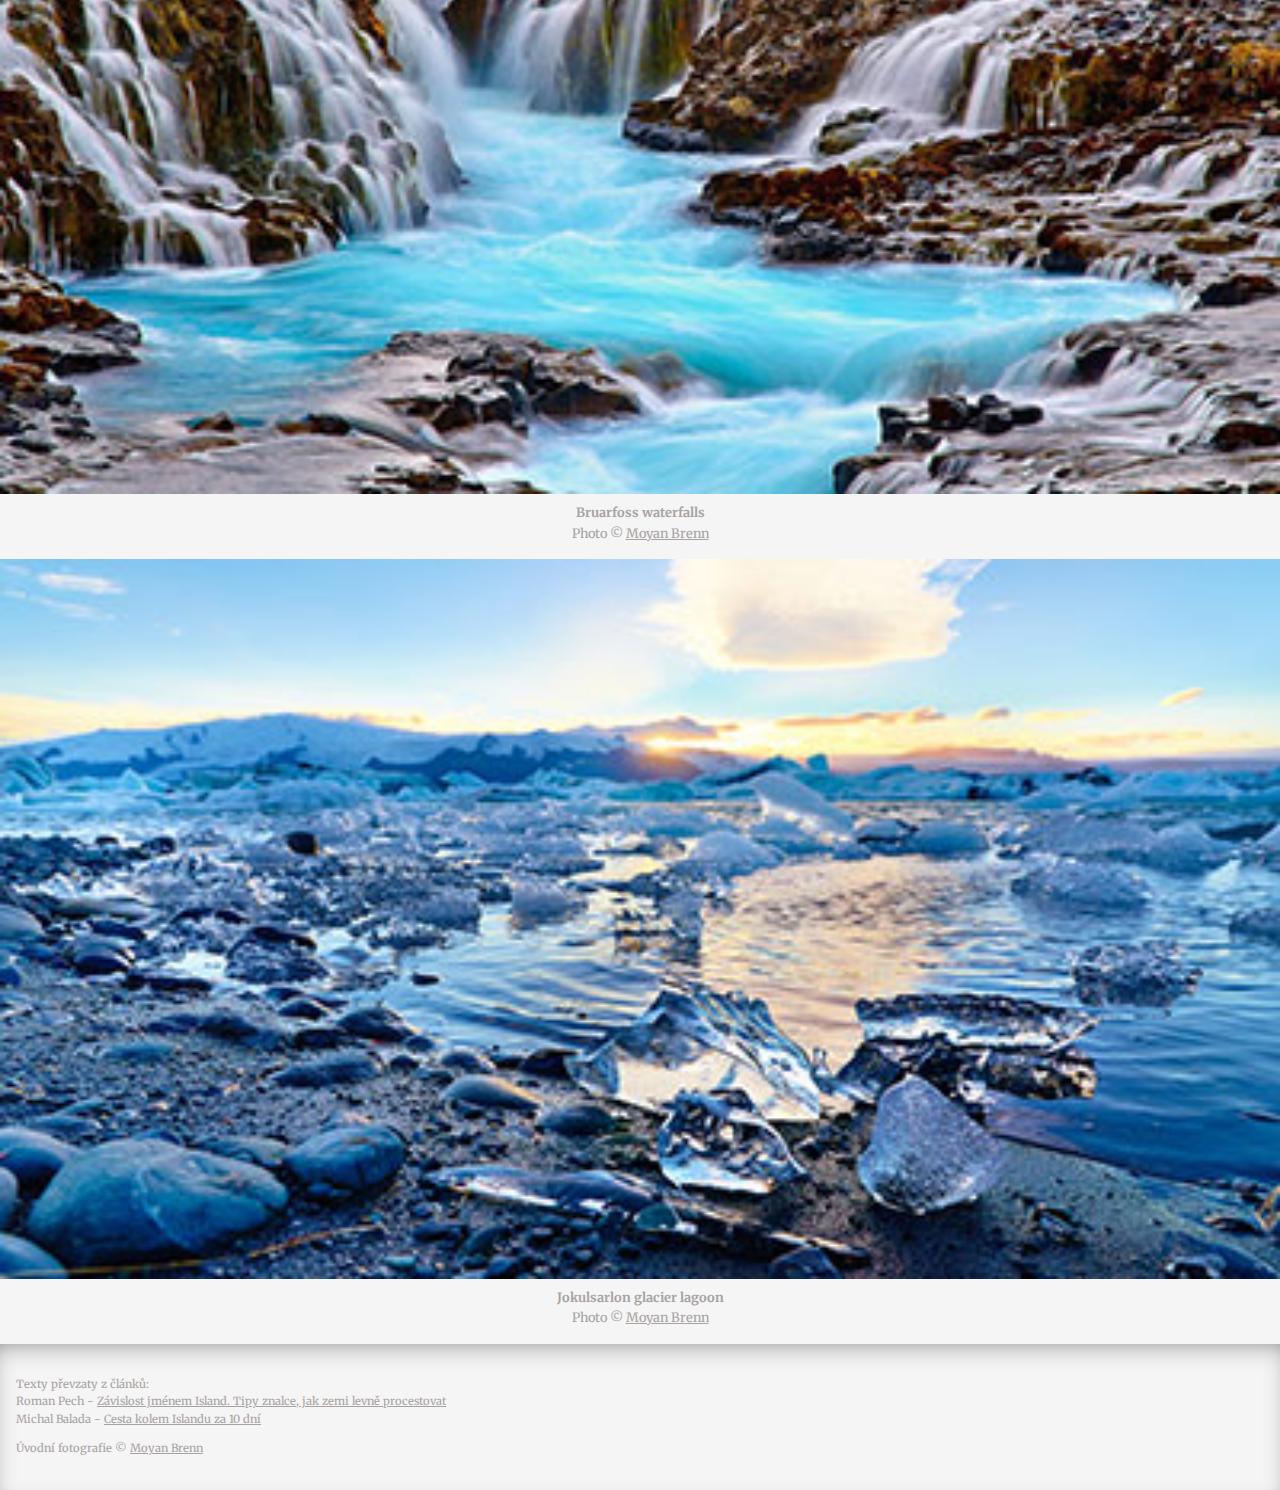
==== commit 8b77318c: "rozpracovaný úkol" ====
--- a/zadani/soft/index.html
+++ b/zadani/soft/index.html
@@ -1,39 +1,47 @@
 <!DOCTYPE html>
-<html>
-    <head>
-        <meta charset="utf-8">
-        <meta name="viewport" content="width=device-width, initial-scale=1">
-        <title>Cestování po Islandu</title>
-        <link href="https://fonts.googleapis.com/css?family=Merriweather:400,400i|Raleway:400,700" rel="stylesheet">
-        <link rel="stylesheet" href="style.css">
-    </head>
-    <body>
-
-
-        <!-- hlavička -->
-
+<html lang="cs">
+
+<head>
+    <meta charset="utf-8">
+    <meta name="viewport" content="width=device-width, initial-scale=1">
+    <title>Cestování po Islandu</title>
+    <link href="https://fonts.googleapis.com/css?family=Merriweather:400,400i|Raleway:400,700" rel="stylesheet">
+    <link rel="stylesheet" href="style.css">
+</head>
+
+<body>
+
+
+    <!-- hlavička -->
+
+    <header>
         <h1 class="titulek">Island</h1>
 
         <p class="perex">Když se řekne Island, spoustě lidem se jako první vybaví sníh a led. Sama jsem tam strávila téměř rok života a zem pokrytou sněhem a ledem jsem zažila jen jediný den. Jednou věcí si ale jistá jsem: že návštěva ostrova pod polárním kruhem je pro každého tak silným zážitkem, že se sem bude chtít vrátit.</p>
 
+        <span class="cara"></span>
+
         <p class="autor">Jana Zcela Vymyšlená</p>
 
-
-
-
-        <!-- menu -->
-
-        <ul class="menu">
-            <li><a href="#">Úvod</a></li>
-            <li><a href="#">Proč jet na Island</a></li>
-            <li><a href="#">Co musíte vidět</a></li>
-            <li><a href="#">Fotogalerie</a></li>
-        </ul>
-
-
-
-        <!-- sekce Úvod -->
-
+    </header>
+
+
+
+
+    <!-- menu -->
+
+    <ul class="menu">
+        <li><a class="polozka-menu" href="#">Úvod</a></li>
+        <li><a class="polozka-menu" href="#">Proč jet na Island</a></li>
+        <li><a class="polozka-menu" href="#">Co musíte vidět</a></li>
+        <li><a class="polozka-menu" href="#">Fotogalerie</a></li>
+    </ul>
+
+
+
+    <!-- sekce Úvod -->
+
+    <div class="uvod">
         <p>Island je jeden z nejpozoruhodnějších kousků pevniny, který v Evropě můžete navštívit. Neuchvátí jenom fotografy - krajináře, ale snad každého, kdo miluje divokou přírodu. Ne nadarmo se také říká, že si jej při první návštěvě zamilujete a budete se muset stále vracet. Byl to i můj případ!</p>
 
         <p>Rád bych popsal některá místa, která prostě při návštěvě nemůžete vynechat. Není ani důvod, jejich dostupnost je výborná díky hlavní okružní cestě, po které pohodlně celý ostrov za několik dní objedete bez toho, abyste museli zajíždět do hůře dostupného vnitrozemí. I tam je samozřejmě spousta dech beroucích míst, ale za pár dní se stihnout bohužel vše nedá.</p>
@@ -41,16 +49,20 @@
         <p>Když máte to štěstí a zrovna nesoptí některá z místních sopek, nabízí tento vulkanicky nejaktivnější ostrov Evropy úžasné pohledy, které prostě jinde nemáte šanci spatřit. Pro Středoevropana, suchozemce je to úplně jiný svět.</p>
 
 
-        <img src="../../images/island1.jpg" alt="Island">
+        <img src="../../images/island1.jpg" alt="Island" width="100%">
         <p class="popisek">
             Photo &copy; <a href="https://flic.kr/p/yFnyAT">Moyan Brenn</a>
         </p>
-
-
-        <!-- sekce Proč -->
-
+    </div>
+
+
+    <!-- sekce Proč -->
+
+    <div class="proc">
         <h2>Proč jet na Island</h2>
 
+        <span class="modra-cara"></span>
+
         <p>Island je domovem největšího evropského ledovce, vodopádu s nejmohutnějším průtokem a tisíců místních koní a divokých hus, které majestátně ve dvojicích křižují nebe a dokreslují tak neopakovatelnou atmosféru tohoto pozoruhodného kousku pevniny kdesi v Atlantiku. K tomu mohutné skalní útvary, čnící z moře jako tiší strážci místních černých lávových pláží, stovky metrů vysoké útesy, které jsou domovem racků a papuchalků a především obrovské vodopády všeho druhu. Panují tu trochu jiná měřítka, a to téměř ve všem.</p>
 
         <p>Pociťujete tu zvláštní volnost. Mimo tří větších měst, kde je soustředěna drtivá většina obyvatel, můžete projíždět krajinou stovky kilometrů a čas od času potkáte jen osamělou usedlost, obklopenou stády koní a ovcí. Na jižním pobřeží když už narazíte na vesnici, jedná se o seskupení usedlostí, jejichž počet byste kolikrát spočítali na prstech jedné ruky a samozřejmě nesmí chybět benzínová pumpa. Právě čerpací stanice jsou zde centrem dění.</p>
@@ -58,16 +70,20 @@
         <p>Severní pobřeží je pak místy opravdová divočina, už tak mizivé osídlení ještě více prořídne a vy projíždíte místní fjordy po šotolinových cestách, aniž byste hodiny potkali jediné auto. Nad hlavou vám ční vysoké hory pokryté věčným sněhem, každým údolím se v kaskádách a vodopádech řítí dolů řeky, prostě divočina zamrznutá v čase. Dostane se vám to tu pod kůži a nutí Vás to přemýšlet, jak je ve skutečnosti člověk maličký a nicotný&hellip;</p>
 
 
-        <img src="../../images/island2.jpg" alt="Island">
+        <img src="../../images/island2.jpg" alt="Island" width="100%">
         <p class="popisek">
             Photo &copy; <a href="https://flic.kr/p/yiAg2h">Moyan Brenn</a>
         </p>
-
-
-        <!-- sekce Co musíte vidět -->
-
+    </div>
+
+
+    <!-- sekce Co musíte vidět -->
+
+    <div class="co-videt">
         <h2>Co musíte vidět</h2>
 
+        <span class="modra-cara"></span>
+
         <p><strong>Poloostrov Reykjanes</strong> - Než z letiště v Keflavíku zamíříte do hlavního města, zajeďte se podívat na tento poloostrov. Je to zajížďka jen pár kilometrů a rázem se dostanete do krajiny pro Island přímo typické. Cestu lemují lávová pole připomínající doslova měsíční krajinu. Pro Středoevropana něco neuvěřitelného. Ani kousek zeleně, kam oko dohlédne jen černá suť a rozpraskané lávové desky. Mezi tím vším až mysteriózně vypadající geotermální elektrárny. Na pobřeží pak vystupují z vody poutavé skalní útvary Reykjanesta.</p>
 
         <p><strong>Reykjavík</strong> - Hlavní město určitě nevynecháte kvůli doplnění proviantu. Za zmínku stojí zajímavě architektonicky řešený kostel Hallgrímskirkja, centrum města a přístav se svou výstavbou začínají podobat všem vyspělým velkoměstům v Evropě a příliš milovníky severu neosloví. Zavítáte-li však do spleti uliček pod katedrálou, nebudete litovat, ty už atmosféru mají.</p>
@@ -78,104 +94,108 @@
 
         <p><strong>Seljalandsfoss</strong> - To už jsme na jižním pobřeží. Tento 60 metrů vysoký vodopád je výjimečný především tím, že se na něho můžete podívat nejen shora, ze stran, ale také jej obejít a hledět do okolní krajiny přes masy vody, které kolem Vás padají.</p>
 
-        <img src="../../images/island3.jpg" alt="Island">
+        <img src="../../images/island3.jpg" alt="Island" width="100%">
         <p class="popisek">
             Photo &copy; <a href="https://flic.kr/p/LfcKHP">Yiannis Chatzitheodorou</a>
         </p>
-
-
-        <!-- změna strany, aby to celé bylo hezčí :) -->
-
+    </div>
+
+
+    <!-- změna strany, aby to celé bylo hezčí :) -->
+
+    <div class="zbytek">
         <p><strong>Skógafoss</strong> - Ať si koupíte jakoukoliv mapu nebo průvodce Islandu, jsem si téměř jist, že na titulce bude právě Skógafoss. Nutno říct, že právem. Výška 60 metrů, šířka 25 metrů, zážitek neuvěřitelný. Jakmile trochu zasvítí slunce, okamžitě se ve vodní tříšti v okolí vytváří krásná duha. Samozřejmě opět přitahuje spoustu turistů, takže doporučuji navštívit tuto hříčku přírody někdy pozdě večer či brzy ráno, kdy tu budete téměř sami, opravdu se to vyplatí.</p>
 
         <p><strong>Dyrhólaey</strong> - Jde o nejjižnější cíp celého strova s vysokými útesy, na kterých ční jako tichý strážce velmi fotogenický maják. Zdejší útesy jsou také domovem Papuchalků (Fratercula arctica). Tito ptáci jsou opravdoví klauni a jejich nemotorný pohyb prostě musí vykouzlit úsměv na tváři každému. Mohutný lávový útes, ve kterém voda vyhloubila dvě skalní brány nebývalých rozměrů, prostě nesmíte vynechat.</p>
-
-
-
-        <!-- sekce Fotogalerie -->
-
-        <h2>Fotogalerie</h2>
-
-        <section class="galerie">
-
-            <figure class="foto">
-                <img src="../../images/nahled1.jpg" alt="Myvatn Aurora">
-                <figcaption class="popisek">
-                    Myvatn Aurora<br>
-                    <span class="popisek-copy">Photo &copy; <a href="https://flic.kr/p/GN5utm">Kriss Williams</a></span>
-                </figcaption>
-            </figure>
-
-            <figure class="foto">
-                <img src="../../images/nahled2.jpg" alt="Mountains in Iceland">
-                <figcaption class="popisek">
-                    Mountains in Iceland<br>
-                    <span class="popisek-copy">Photo &copy; <a href="https://flic.kr/p/qCC5fd">Kamil Porembiński</a></span>
-                </figcaption>
-            </figure>
-
-            <figure class="foto">
-                <img src="../../images/nahled3.jpg" alt="Life on Mars">
-                <figcaption class="popisek">
-                    Life on Mars<br>
-                    <span class="popisek-copy">Photo &copy; <a href="https://flic.kr/p/DrxutX">Kriss Williams</a></span>
-                </figcaption>
-            </figure>
-
-            <figure class="foto">
-                <img src="../../images/nahled4.jpg" alt="Stokksnes Sands">
-                <figcaption class="popisek">
-                    Stokksnes Sands<br>
-                    <span class="popisek-copy">Photo &copy; <a href="https://flic.kr/p/vzopTG">Kriss Williams</a></span>
-                </figcaption>
-            </figure>
-
-            <figure class="foto">
-                <img src="../../images/nahled5.jpg" alt="Svartifoss (Black Fall)">
-                <figcaption class="popisek">
-                    Svartifoss (Black Fall)<br>
-                    <span class="popisek-copy">Photo &copy; <a href="https://flic.kr/p/v5Butv">Ron Kroetz</a></span>
-                </figcaption>
-            </figure>
-
-            <figure class="foto">
-                <img src="../../images/nahled6.jpg" alt="Landmannalaugar">
-                <figcaption class="popisek">
-                    Landmannalaugar<br>
-                    <span class="popisek-copy">Photo &copy; <a href="https://flic.kr/p/2SWHDd">Michel Osmont</a></span>
-                </figcaption>
-            </figure>
-
-            <figure class="foto">
-                <img src="../../images/nahled7.jpg" alt="Iceland">
-                <figcaption class="popisek">
-                    Iceland<br>
-                    <span class="popisek-copy">Photo &copy; <a href="https://flic.kr/p/aaqZLk">Eric Montford</a></span>
-                </figcaption>
-            </figure>
-
-            <figure class="foto">
-                <img src="../../images/nahled8.jpg" alt="Bruarfoss waterfalls">
-                <figcaption class="popisek">
-                    Bruarfoss waterfalls<br>
-                    <span class="popisek-copy">Photo &copy; <a href="https://flic.kr/p/nuUQM7">Moyan Brenn</a></span>
-                </figcaption>
-            </figure>
-
-            <figure class="foto">
-                <img src="../../images/nahled9.jpg" alt="Jokulsarlon glacier lagoon">
-                <figcaption class="popisek">
-                    Jokulsarlon glacier lagoon<br>
-                    <span class="popisek-copy">Photo &copy; <a href="https://flic.kr/p/getEgS">Moyan Brenn</a></span>
-                </figcaption>
-            </figure>
-
-        </section><!-- konec .galerie -->
-
-
-
-        <!-- patička -->
-
+    </div>
+
+    <!-- sekce Fotogalerie -->
+
+    <h2>Fotogalerie</h2>
+
+    <span class="modra-cara"></span>
+
+    <section class="galerie">
+
+        <figure class="foto">
+            <img src="../../images/nahled1.jpg" alt="Myvatn Aurora" width="100%">
+            <figcaption class="popisek">
+                Myvatn Aurora<br>
+                <span class="popisek-copy">Photo &copy; <a href="https://flic.kr/p/GN5utm">Kriss Williams</a></span>
+            </figcaption>
+        </figure>
+
+        <figure class="foto">
+            <img src="../../images/nahled2.jpg" alt="Mountains in Iceland" width="100%">
+            <figcaption class="popisek">
+                Mountains in Iceland<br>
+                <span class="popisek-copy">Photo &copy; <a href="https://flic.kr/p/qCC5fd">Kamil Porembiński</a></span>
+            </figcaption>
+        </figure>
+
+        <figure class="foto">
+            <img src="../../images/nahled3.jpg" alt="Life on Mars" width="100%">
+            <figcaption class="popisek">
+                Life on Mars<br>
+                <span class="popisek-copy">Photo &copy; <a href="https://flic.kr/p/DrxutX">Kriss Williams</a></span>
+            </figcaption>
+        </figure>
+
+        <figure class="foto">
+            <img src="../../images/nahled4.jpg" alt="Stokksnes Sands" width="100%">
+            <figcaption class="popisek">
+                Stokksnes Sands<br>
+                <span class="popisek-copy">Photo &copy; <a href="https://flic.kr/p/vzopTG">Kriss Williams</a></span>
+            </figcaption>
+        </figure>
+
+        <figure class="foto">
+            <img src="../../images/nahled5.jpg" alt="Svartifoss (Black Fall)" width="100%">
+            <figcaption class="popisek">
+                Svartifoss (Black Fall)<br>
+                <span class="popisek-copy">Photo &copy; <a href="https://flic.kr/p/v5Butv">Ron Kroetz</a></span>
+            </figcaption>
+        </figure>
+
+        <figure class="foto">
+            <img src="../../images/nahled6.jpg" alt="Landmannalaugar" width="100%">
+            <figcaption class="popisek">
+                Landmannalaugar<br>
+                <span class="popisek-copy">Photo &copy; <a href="https://flic.kr/p/2SWHDd">Michel Osmont</a></span>
+            </figcaption>
+        </figure>
+
+        <figure class="foto">
+            <img src="../../images/nahled7.jpg" alt="Iceland" width="100%">
+            <figcaption class="popisek">
+                Iceland<br>
+                <span class="popisek-copy">Photo &copy; <a href="https://flic.kr/p/aaqZLk">Eric Montford</a></span>
+            </figcaption>
+        </figure>
+
+        <figure class="foto">
+            <img src="../../images/nahled8.jpg" alt="Bruarfoss waterfalls" width="100%">
+            <figcaption class="popisek">
+                Bruarfoss waterfalls<br>
+                <span class="popisek-copy">Photo &copy; <a href="https://flic.kr/p/nuUQM7">Moyan Brenn</a></span>
+            </figcaption>
+        </figure>
+
+        <figure class="foto">
+            <img src="../../images/nahled9.jpg" alt="Jokulsarlon glacier lagoon" width="100%">
+            <figcaption class="popisek">
+                Jokulsarlon glacier lagoon<br>
+                <span class="popisek-copy">Photo &copy; <a href="https://flic.kr/p/getEgS">Moyan Brenn</a></span>
+            </figcaption>
+        </figure>
+
+    </section><!-- konec .galerie -->
+
+
+
+    <!-- patička -->
+
+    <footer>
         <p>
             Texty převzaty z článků:<br>
             Roman Pech - <a href="http://cestovani.idnes.cz/island-a-roman-pech-0nh-/kolem-sveta.aspx?c=A140519_125122_kolem-sveta_tom">Závislost jménem Island. Tipy znalce, jak zemi levně procestovat</a><br>
@@ -184,7 +204,9 @@
         <p>
             Úvodní fotografie &copy; <a href="https://flic.kr/p/gett4S">Moyan Brenn</a>
         </p>
-
-
-    </body>
-</html>
+    </footer>
+
+
+</body>
+
+</html>--- a/zadani/soft/style.css
+++ b/zadani/soft/style.css
@@ -15,29 +15,108 @@
     font-family: 'Merriweather', serif;
     font-size: 16px;
     line-height: 1.6;
+    min-width: 500px;
 }
 
 
 /* HLAVICKA */
 
+header {
+    background-image: linear-gradient(rgba(0,0,0,0.3), rgba(0,0,0,0.3)), url(/images/island-hlavicka.jpg);
+    background-color: rgb(70, 83, 201);
+    background-size: cover;
+    text-align: center;
+    color: white;
+    padding: 1.5rem;
+    
+}
 .titulek {
     font-family: 'Raleway', serif;
+    margin-top: 0;
+    margin-bottom: 0.3rem;
+    padding: 0rem 0;
+    font-size: 3.4rem;
+}
+
+.autor {
+    font-style: italic;
+    opacity: 0.8;
+}
+
+.cara {
+    border-bottom: 2px solid white;
+    padding: 0 3rem;
 }
 
 
 /* MENU */
 
+.polozka-menu {
+    text-decoration: none;
+    text-transform: uppercase;
+    color: rgb(149, 163, 163);
+}
 
+.menu {
+    list-style-type: none;
+    display: flex;
+    flex-direction: column;
+    padding-left: 0;
+    align-items: center;
+}
+
+ul li {
+    padding: 0.4rem 0;
+    font-size: 0.9rem;
+    display: inline;
+}
 
 
 /* OBSAH */
 
+.uvod p,
+.proc p,
+.co-videt p,
+.zbytek p {
+    padding: 0 1rem;
+}
 
+h2 {
+    padding: 0 1rem;
+    margin-bottom: 0rem;
+}
 
+.modra-cara {
+    border-bottom: 4px solid rgb(40, 98, 131);
+    padding: 0 2.5rem;
+}
 
 /* FOTOGALERIE */
 
+.foto {
+    margin: 1rem 0;
+}
 
+.popisek {
+    text-align: center;
+    color: rgb(168, 163, 163);
+    font-weight: bold;
+    font-size: 0.8rem;
+}
+
+a {
+    color: rgb(168, 163, 163);
+}
+
+.popisek-copy {
+    font-weight: normal;
+}
 
 
 /* PATICKA */
+ footer {
+    font-size: 0.7rem;
+    color: rgb(168, 163, 163);
+    padding: 1.3rem 1rem;
+    box-shadow: inset 0px 10px 27px -12px rgba(0, 0, 0, .5);
+ }